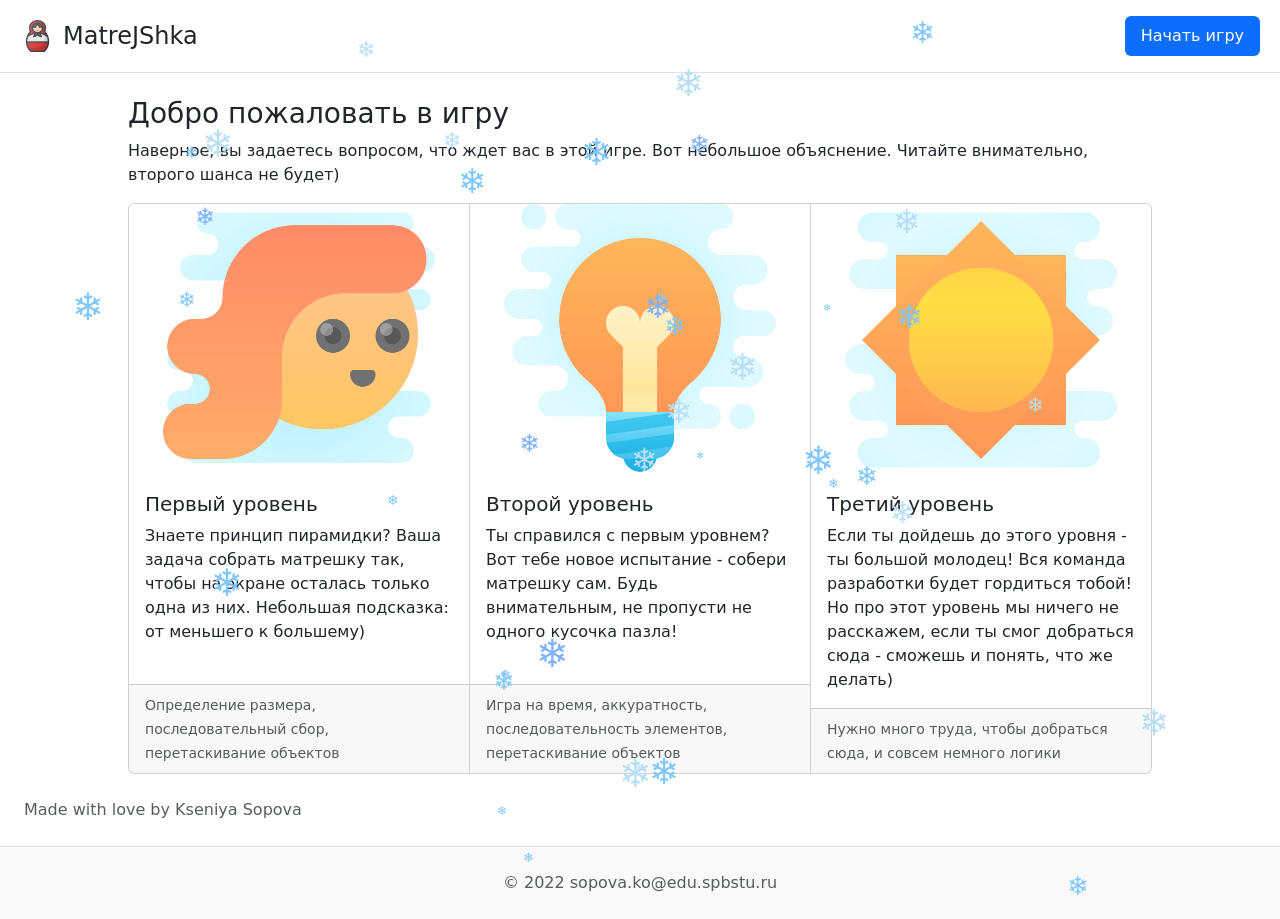
==== kursverstka/index.html @ efe34f6b "add kursach" ====
<!doctype html>
<html lang="ru">
<head>
  <!-- Кодировка веб-страницы -->
  <meta charset="utf-8">
  <!-- Настройка viewport -->
  <meta name="viewport" content="width=device-width, initial-scale=1">
  <title>...</title>

  <!-- Bootstrap CSS (jsDelivr CDN) -->
  <link href="https://cdn.jsdelivr.net/npm/bootstrap@5.1.3/dist/css/bootstrap.min.css" rel="stylesheet" integrity="sha384-1BmE4kWBq78iYhFldvKuhfTAU6auU8tT94WrHftjDbrCEXSU1oBoqyl2QvZ6jIW3" crossorigin="anonymous">
  <!-- Bootstrap Bundle JS (jsDelivr CDN) -->
  <script defer src="https://cdn.jsdelivr.net/npm/bootstrap@5.1.3/dist/js/bootstrap.bundle.min.js" integrity="sha384-ka7Sk0Gln4gmtz2MlQnikT1wXgYsOg+OMhuP+IlRH9sENBO0LRn5q+8nbTov4+1p" crossorigin="anonymous"></script>
  <link rel="stylesheet" href="style.css">  
</head>
<body>
  <!-- Контент страницы -->
  <!-- <div class="container"> -->
    <header class="d-flex flex-wrap justify-content-center py-3 mb-4 border-bottom">
      <a href="index.html" class="d-flex align-items-center mb-3 mb-md-0 me-md-auto text-dark text-decoration-none">
        <!-- <svg class="bi me-2" width="40" height="32"><use xlink:href="#bootstrap"></use></svg> -->
        <img src='img/logo.png' class="bi me-2 logo" width="35" height="32" >
        <span class="fs-4">MatreJShka</span>
      </a>

      <ul class="nav nav-pills">
        <li class="nav-item" style="margin-right: 20px;"><a href="game1/game.html" class="nav-link active" aria-current="page">Начать игру</a></li>

         <!-- <li class="nav-item"><a href="reg/registration.html" class="nav-link">Помощь</a></li> -->
         
        <!--<li class="nav-item"><a href="#" class="nav-link">Pricing</a></li>
        <li class="nav-item"><a href="#" class="nav-link">FAQs</a></li>
        <li class="nav-item"><a href="#" class="nav-link">About</a></li> -->
      </ul>
    </header>
  <!-- </div> -->
  <!-- <div class="card main-card">
    <div class="card-body">
      <h5 class="card-title">Card title</h5>
      <p class="card-text">This is a wider card with supporting text below as a natural lead-in to additional content. This content is a little bit longer.</p>
      <p class="card-text"><small class="text-muted">Last updated 3 mins ago</small></p>
    </div>
    <img class="card-img-bottom" src="..." alt="Card image cap">
  </div> -->
  <div class="main">
    <h3>Добро пожаловать в игру</h3>
    <p>Наверное, вы задаетесь вопросом, что ждет вас в этой игре. Вот небольшое объяснение. Читайте внимательно,
      второго шанса не будет)
    </p>
    <div class="card-group card-group2">
        <div class="card">
          <img class="card-img-top img80" src="img/4.png" alt="Card image cap">
          <div class="card-body">
            <h5 class="card-title">Первый уровень</h5>
            <p class="card-text">
              Знаете принцип пирамидки? Ваша задача собрать матрешку так, чтобы на экране осталась только одна из них.
              Небольшая подсказка: от меньшего к большему)
            </p>
          </div>
          <div class="card-footer">
            <small class="text-muted">Определение размера, последовательный сбор, перетаскивание объектов</small>
          </div>
        </div>
        <div class="card">
          <img class="card-img-top img80" src="img/5.png" alt="Card image cap">
          <div class="card-body">
            <h5 class="card-title">Второй уровень</h5>
            <p class="card-text">
              Ты справился с первым уровнем? Вот тебе новое испытание - собери матрешку сам. 
              Будь внимательным, не пропусти не одного кусочка пазла!
            </p>
          </div>
          <div class="card-footer">
            <small class="text-muted">Игра на время, аккуратность, последовательность элементов, перетаскивание объектов</small>
          </div>
        </div>
        <div class="card">
          <img class="card-img-top img80" src="img/6.png" alt="Card image cap">
          <div class="card-body">
            <h5 class="card-title">Третий уровень</h5>
            <p class="card-text">
              Если ты дойдешь до этого уровня - ты большой молодец! Вся команда разработки будет гордиться тобой!
              Но про этот уровень мы ничего не расскажем, если ты смог добраться сюда - сможешь и понять, что же делать)
            </p>
          </div>
          <div class="card-footer">
            <small class="text-muted">Нужно много труда, чтобы добраться сюда, и совсем немного логики</small>
          </div>
        </div>
      </div>


      <!-- Footer -->








  </div>
  <footer class="text-center text-lg-start bg-white text-muted">
    <!-- Section: Social media -->
    <section class="d-flex justify-content-center justify-content-lg-between p-4 border-bottom">
      <!-- Left -->
      <div class="me-5 d-none d-lg-block">
        <span>Made with love by Kseniya Sopova</span>
      </div>
      <!-- Left -->
  
      <!-- Right -->
      <div>
        
      </div>
      <!-- Right -->
    </section>
    <!-- Section: Social media -->
  
   
  
    <!-- Copyright -->
    <div class="text-center p-4" style="background-color: rgba(0, 0, 0, 0.025);">
      © 2022 sopova.ko@edu.spbstu.ru
    </div>
    <!-- Copyright -->
  </footer>
  <!-- Footer -->
  <script src="index.js"></script>
</body>
</html>
---- kursverstka/style.css ----
.logo{
    margin-left: 20px;
}
.main{
    width: 80%;
    margin:auto;
}
/* .card-group2{
    width: 50%;
} */
.main-card{
    width: 80%;
    margin:auto;
}
.img80{
    width: 80%;
    margin:auto;
}
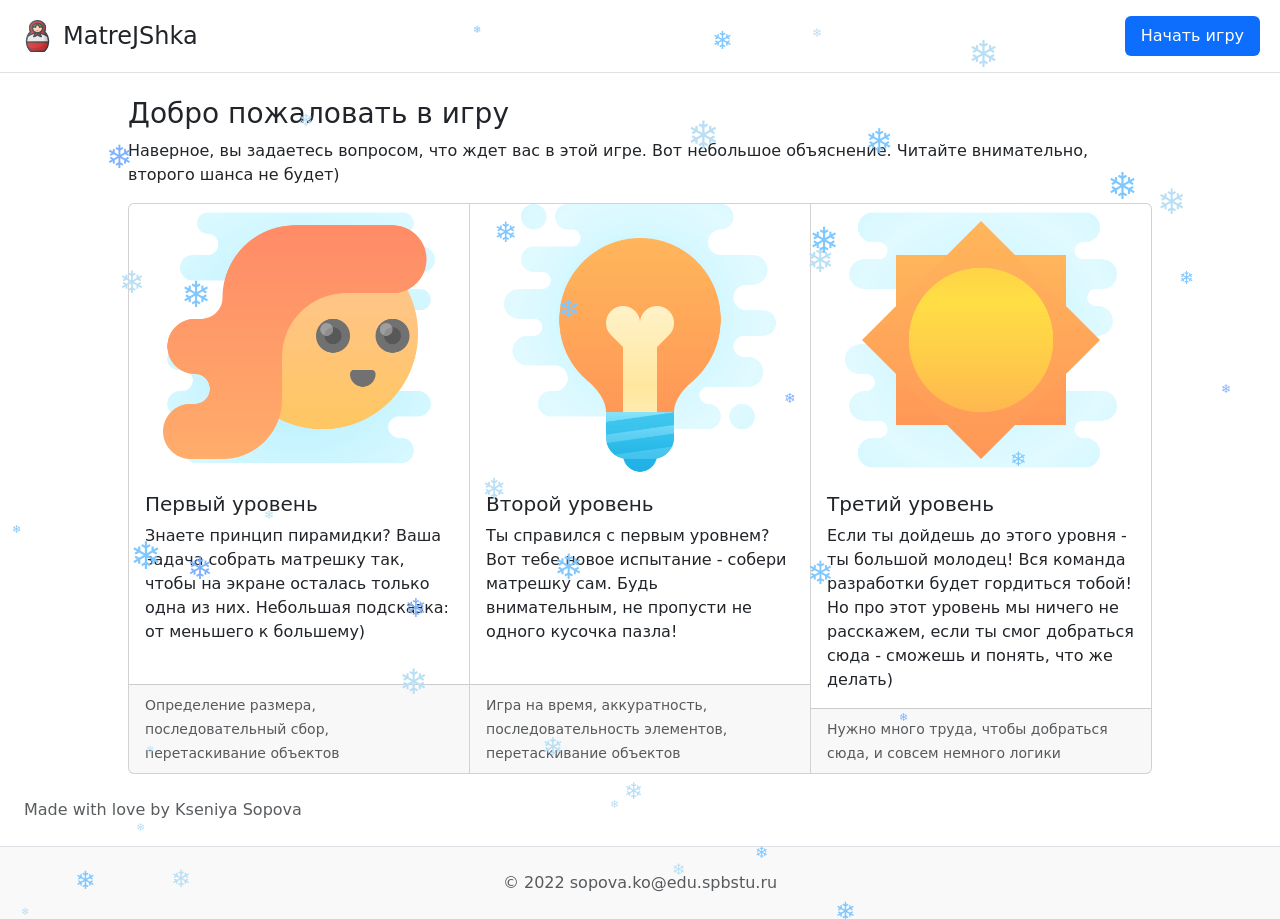
==== commit 92ee5e86: "add localstorage state" ====
--- a/kursverstka/index.html
+++ b/kursverstka/index.html
@@ -24,7 +24,7 @@
       </a>
 
       <ul class="nav nav-pills">
-        <li class="nav-item" style="margin-right: 20px;"><a href="game1/game.html" class="nav-link active" aria-current="page">Начать игру</a></li>
+        <li class="nav-item" style="margin-right: 20px;"><a href="reg/registration.html" class="nav-link active" aria-current="page">Начать игру</a></li>
 
          <!-- <li class="nav-item"><a href="reg/registration.html" class="nav-link">Помощь</a></li> -->
          
